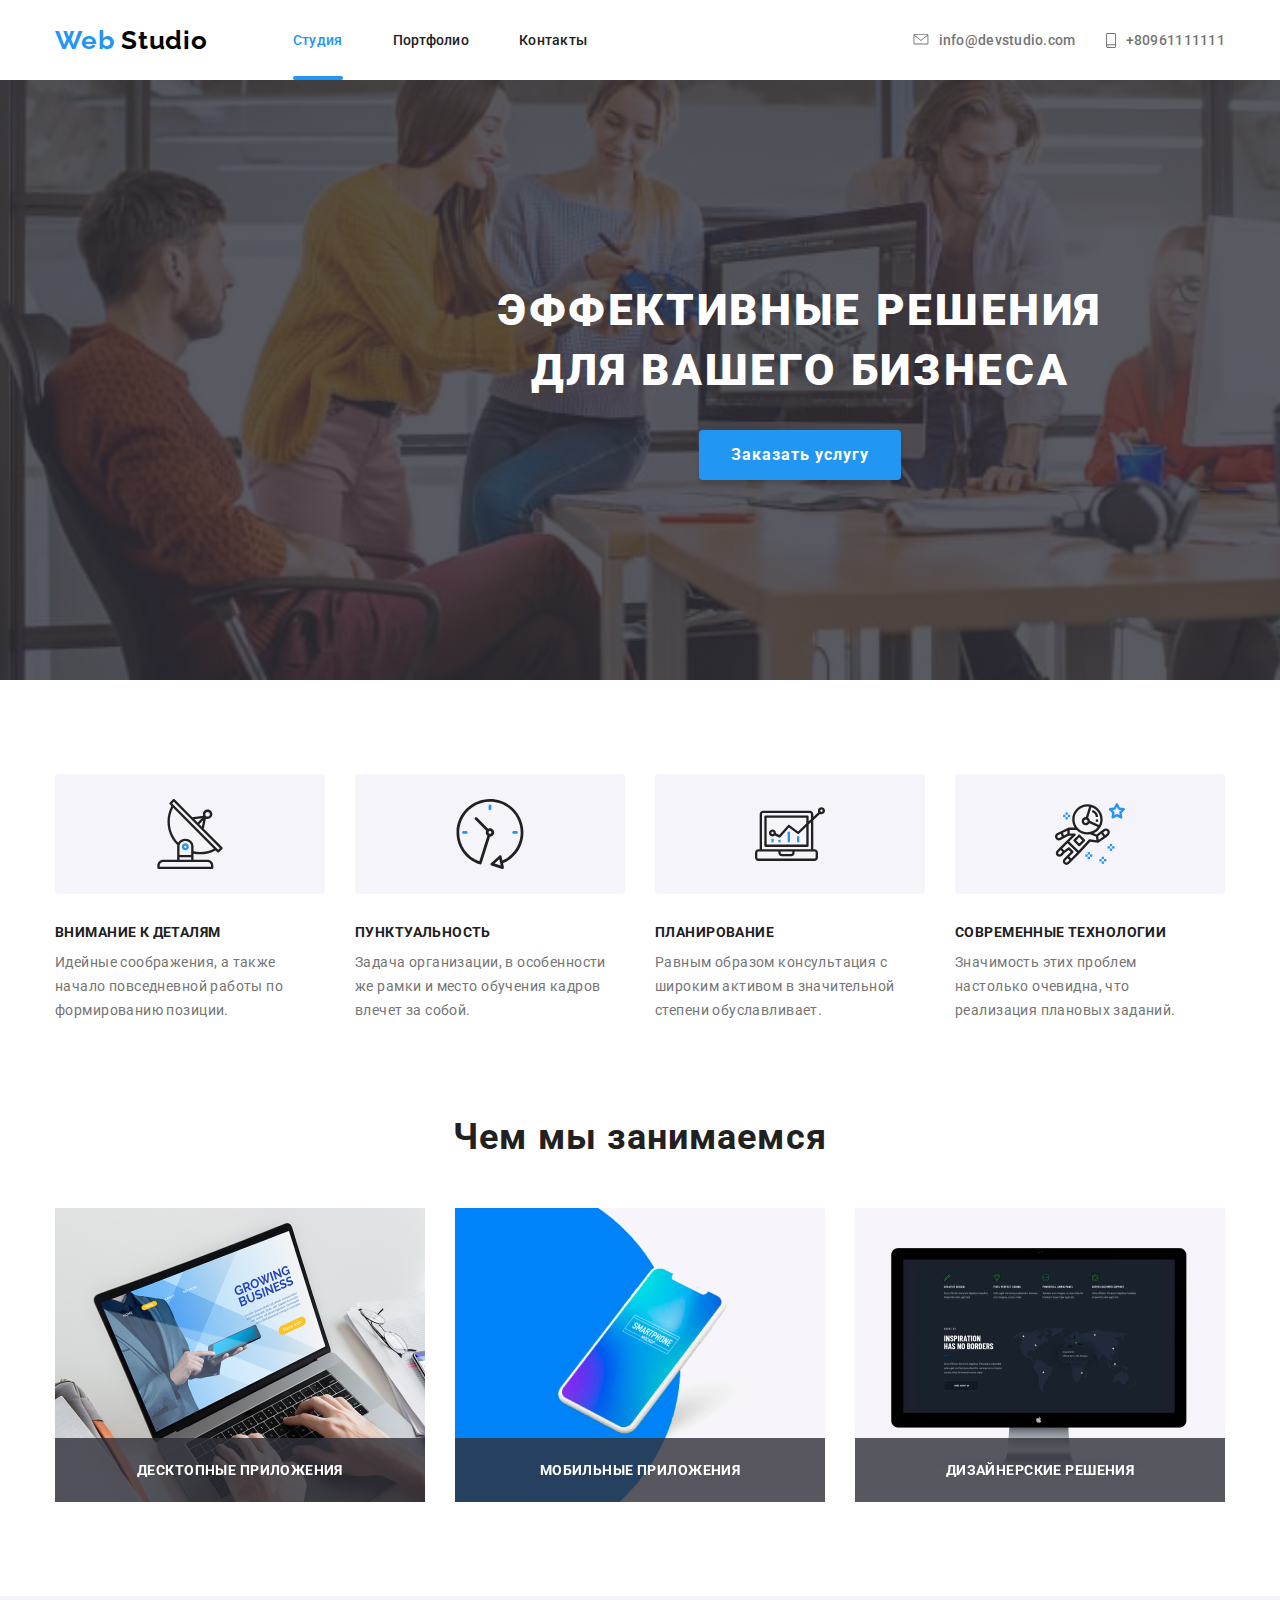
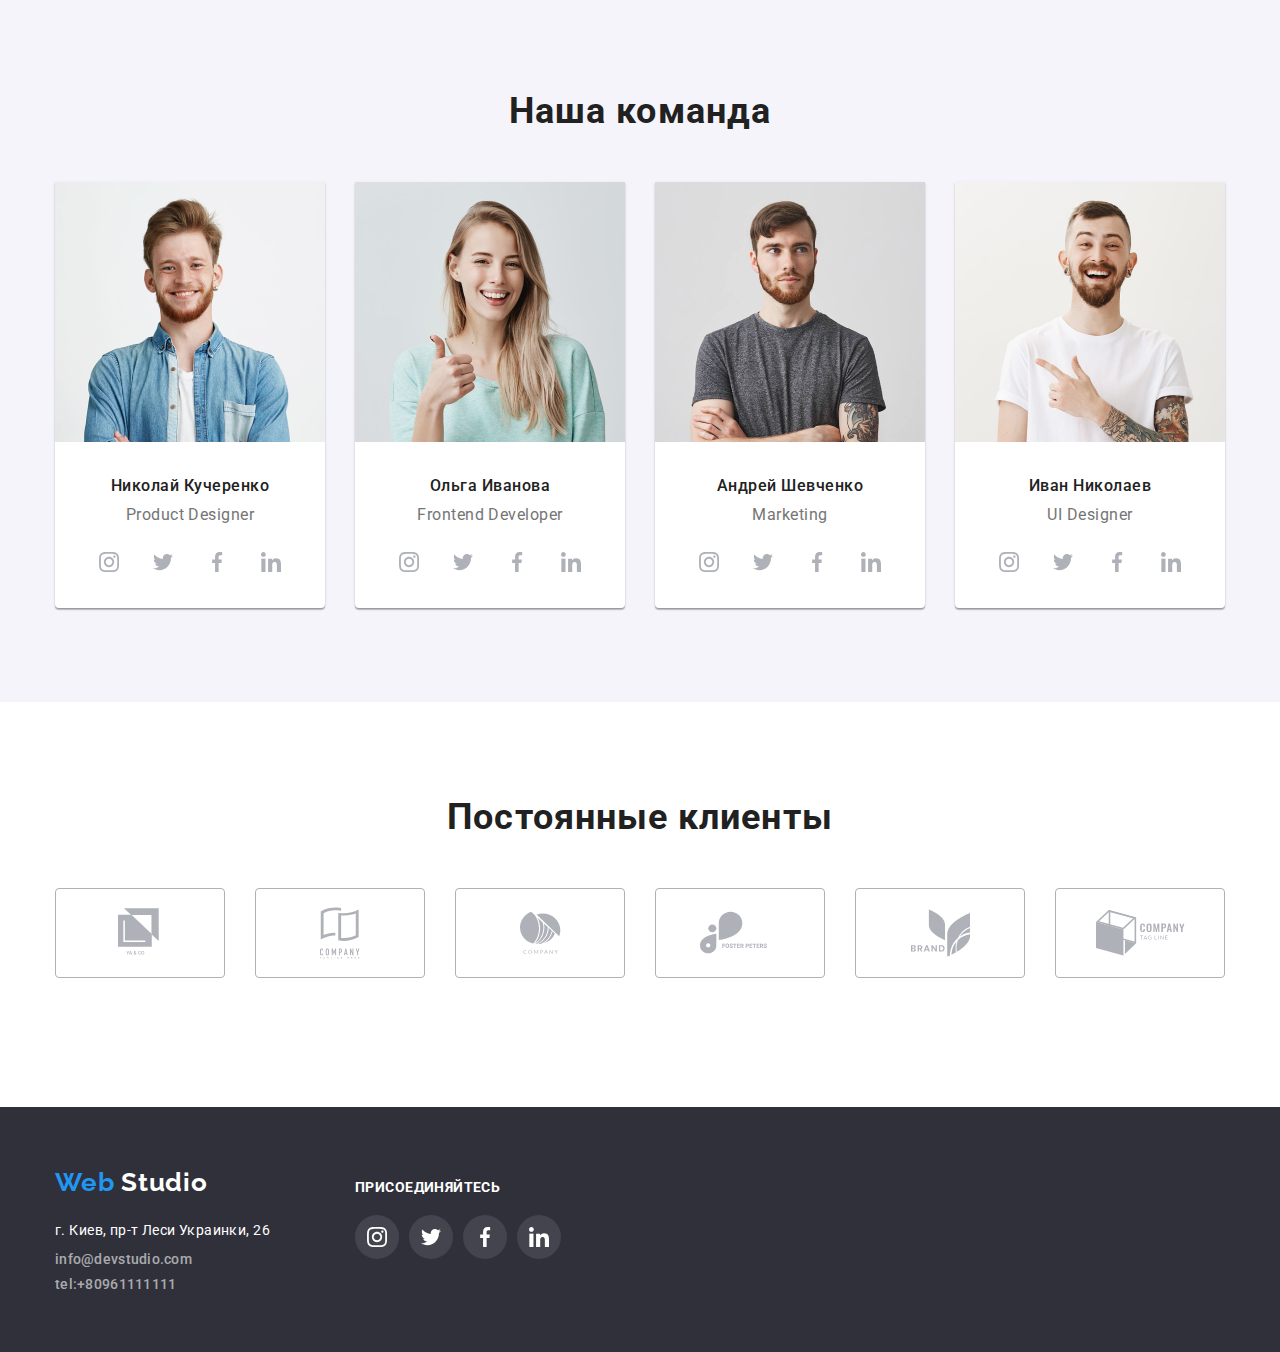
==== index.html @ ba402a94 "close2" ====
<!DOCTYPE html>
<html lang="en">
<head>
    <meta charset="UTF-8">
    <meta name="viewport" content="width=device-width, initial-scale=1.0">
    <title>goit-markup-hw-2</title>
   

    <link href="https://fonts.googleapis.com/css2?family=Raleway:wght@700&family=Roboto:wght@400;500;700;900&display=swap" rel="stylesheet">

    <link rel="stylesheet" href="https://cdnjs.cloudflare.com/ajax/libs/modern-normalize/0.6.0/modern-normalize.min.css">
    <link rel="stylesheet" href="./css/style1.css"> 
</head>
<body>
    <header> 
        <div class="container top-line" >
                <div class="logo-studio">
                      <a href="#"><span>Web</span> Studio</a> 
                </div>
                    <ul class="nav-list list">
                        <li class="item"><a class="current_link" href="#">Студия</a> </li>
                        <li class="item"><a class="studia_link" href="portfolio.html">Портфолио</a> </li>
                        <li class="item"><a class="studia_link" href="#">Контакты</a> </li>
                    </ul>
                <address class="address-nav">
                    <ul class="address-nav list">
                        <li class="item">
                            <a class="contact-link"  href="mailto:info@devstudio.com ">
                                <svg class="icon-mail">
                                    <use href="./images/sprite.svg#icon-mail"></use>
                                </svg>
                                info@devstudio.com 
                            </a>
                        </li>
                        <li class="item">
                            <a class="contact-link" href="tel:+80961111111 ">
                                <svg class="icon-tel">
                                    <use href="./images/sprite.svg#icon-tel"></use>
                                </svg>
                                +80961111111 
                             </a> 
                        </li>
                    </ul>
                </address>
        </div>    
    </header> 
        
    <main>
        <section class="service">
            <div class="container-service">
                <h1 class="service-title">Эффективные решения <br>для вашего бизнеса</h1>

                <button data-modal-open type="button" class="service_button">Заказать услугу</button>
                <div class="backdrop is-hidden" data-modal>
                    <div class="modal">
                        
                        <form class="form">
                            <b class="title-form">Оставьте свои данные, мы вам перезвоним</b>

                            <div class="form-field">
                                <label for="name">Имя</label>
                                <input type="text" name="name" id="name" placeholder="Имя">
                            </div>
                            <div class="form-field">
                                <label for="tel">Телефон</label>
                                <input type="tel" name="tel" id="tel" placeholder="Телефон">
                            </div>
                            <div class="form-field">
                                <label for="mail">Почта</label>
                                <input type="email" name="mail" id="mail" placeholder="Почта">
                            </div>
                            <div class="form-field">
                                <label for="comment">Комментарий</label>
                                <textarea name="comment" id="comment"  rows="10" placeholder="Комментарий"></textarea>  
                            </div>
                            
                            <div class="form-field"></div>
                                <input type="checkbox" name="agreements"  id="agreements">
                                <label for="agreements">Соглашаюсь с рассылкой и принимаю Условия договора </label>
                            </div>  
                            <div class="">
                                <button type="submit">Отправить</button>
                            </div>

                        </form>

                    <button data-modal-close type="button" class="service_button_close">
                        <svg class="icon-close">
                            <use href="./images/sprite.svg#icon-close"></use>
                        </svg>
                    </button>   
                    </div>
                </div>
            </div>
        </section>
            <section class="features">
                <div class="container">
                    <ul class="features-navigation list">
                        <li class="item">
                            <div class="features-item">
                                <svg class="features-icon">
                                    <use href="./images/sprite.svg#icon-antenna-1"></use>

                                </svg>
                            </div>
                            <h3>Внимание к деталям</h3>
                            <p>Идейные соображения, а также начало повседневной работы по формированию позиции.</p>
                            
                        </li>
                        <li class="item ">
                            <div class="features-item">
                                <svg class="features-icon"> 
                                    <use href="./images/sprite.svg#icon-clock-1"></use>

                                </svg>
                            </div>
                            <h3>Пунктуальность</h3>
                            <p>Задача организации, в особенности же рамки и место обучения кадров влечет за собой.</p>
                        </li>
                        <li class="item">
                            <div class="features-item">
                                <svg class="features-icon">
                                    <use href="./images/sprite.svg#icon-diagram-1"></use> 

                                </svg>
                            </div>
                            <h3>Планирование</h3>
                            <p>Равным образом консультация с широким активом в значительной степени обуславливает.</p>
                            
                        </li>
                        <li class="item">
                            <div class="features-item">
                                <svg class="features-icon">
                                    <use href="./images/sprite.svg#icon-astronaut-1"></use>

                                </svg>
                            </div>
                            <h3>Современные технологии</h3>
                            <p>Значимость этих проблем настолько очевидна, что реализация плановых заданий.</p>
                        </li>
                    </ul>
                </div>
            </section>
           
             <section class="activity_company">
                <div class="container">
                    <h2 class="section-title">Чем мы занимаемся</h2>
                        <ul class="activity-nav list" >
                            <li class="activity-item item">
                                 <a href=""> <img class="activity-icon.png" src="./images/laptop.png" alt="laptop">
                                    <h3>Десктопные приложения </h3>
                                </a>
                            </li>
                            <li class="activity-item item"> 
                                <a href=""> <img src="./images/smart.png" alt="smartphone">
                                    <h3>Мобильные приложения</h3>
                                </a> 
                            </li>
                            <li class="activity-item item"> 
                                <a href=""> <img src="./images/monitor.png" alt="monitor">
                                    <h3>Дизайнерские решения</h3>
                                </a>
                            </li>
                        </ul>
                </div>    
             </section>
             <section class="our_team">
                <div class="container">
                    <h2 class="section-title">Наша команда</h2>
                    <ul class="our_team_workers list">
                        <li class="item item-worker"> 
                            <img src="./images/john.png" alt="John">
                            <h3>Николай Кучеренко</h3>
                            <p>Product Designer</p>
                                <ul class="list social-list">
                                    <li class="item">
                                        <a class="social-links" href="">
                                            <svg class="social-icon">
                                                <use href="./images/sprite.svg#icon-instagram"></use>
            
                                            </svg>
                                        </a>
                                    </li>
                                    <li class="item">
                                        <a class="social-links" href="">
                                            <svg class="social-icon">
                                                <use href="./images/sprite.svg#icon-twitter"></use>
            
                                            </svg>
                                        </a>
                                    </li>
                                    <li class="item">
                                        <a class="social-links" href="">
                                            <svg class="social-icon">
                                                <use href="./images/sprite.svg#icon-facebook"></use>
            
                                            </svg>
                                        </a>
                                    </li>
                                    <li class="item">
                                        <a class="social-links" href="">
                                            <svg class="social-icon">
                                                <use href="./images/sprite.svg#icon-linkedin"></use>
            
                                            </svg>
                                        </a>
                                    </li>
                                </ul>
                        </li>
                        <li class=" item item-worker">
                            <img src="./images/marta.png" alt="marta">
                            <h3>Ольга Иванова</h3>
                            <p>Frontend Developer</p>
                            <ul class="list social-list">
                                <li class="item">
                                    <a class="social-links" href="">
                                        <svg class="social-icon">
                                            <use href="./images/sprite.svg#icon-instagram"></use>
        
                                        </svg>
                                    </a>
                                </li>
                                <li class="item">
                                    <a class="social-links" href="">
                                        <svg class="social-icon">
                                            <use href="./images/sprite.svg#icon-twitter"></use>
        
                                        </svg>
                                    </a>
                                </li>
                                <li class="item">
                                    <a class="social-links" href="">
                                        <svg class="social-icon">
                                            <use href="./images/sprite.svg#icon-facebook"></use>
        
                                        </svg>
                                    </a>
                                </li>
                                <li class="item">
                                    <a class="social-links" href="">
                                        <svg class="social-icon">
                                            <use href="./images/sprite.svg#icon-linkedin"></use>
        
                                        </svg>
                                    </a>
                                </li>
                            </ul>
                        </li>
                        <li class="item item-worker">
                            <img src="./images/robert.png" alt="robert">
                            <h3>Андрей Шевченко</h3>
                            <p>Marketing</p>
                            <ul class="list social-list">
                                <li class="item">
                                    <a class="social-links" href="">
                                        <svg class="social-icon">
                                            <use href="./images/sprite.svg#icon-instagram"></use>
        
                                        </svg>
                                    </a>
                                </li>
                                <li class="item">
                                    <a class="social-links" href="">
                                        <svg class="social-icon">
                                            <use href="./images/sprite.svg#icon-twitter"></use>
        
                                        </svg>
                                    </a>
                                </li>
                                <li class="item">
                                    <a class="social-links" href="">
                                        <svg class="social-icon">
                                            <use href="./images/sprite.svg#icon-facebook"></use>
        
                                        </svg>
                                    </a>
                                </li>
                                <li class="item">
                                    <a class="social-links" href="">
                                        <svg class="social-icon">
                                            <use href="./images/sprite.svg#icon-linkedin"></use>
        
                                        </svg>
                                    </a>
                                </li>
                            </ul>
                        </li>
                        <li class="item item-worker">
                            <img src="./images/martin.png" alt="martin">
                            <h3>Иван Николаев</h3>
                            <p>UI Designer</p>
                            <ul class="list social-list">
                                <li class="item">
                                    <a class="social-links" href="">
                                        <svg class="social-icon">
                                            <use href="./images/sprite.svg#icon-instagram"></use>
        
                                        </svg>
                                    </a>
                                </li>
                                <li class="item">
                                    <a class="social-links" href="">
                                        <svg class="social-icon">
                                            <use href="./images/sprite.svg#icon-twitter"></use>
        
                                        </svg>
                                    </a>
                                </li>
                                <li class="item">
                                    <a class="social-links" href="">
                                        <svg class="social-icon">
                                            <use href="./images/sprite.svg#icon-facebook"></use>
        
                                        </svg>
                                    </a>
                                </li>
                                <li class="item">
                                    <a class="social-links" href="">
                                        <svg class="social-icon">
                                            <use href="./images/sprite.svg#icon-linkedin"></use>
        
                                        </svg>
                                    </a>
                                </li>
                            </ul>
                    </li>
                    
                    </ul>
                </div>    
             </section>
            <section class="our_clients">
                <div class="container">
                    <h2 class="section-title">Постоянные клиенты</h2>
                    <ul class="our_clients_nav list">
                        <li class="item item-client"> 
                            <a class="client-link" href="">
                                <svg class="client-icon" width="45" >
                                    <use href="./images/sprite.svg#icon-logo-1"></use>

                                </svg>
                            </a>  
                        </li>
                        <li class="item item-client"> 
                            <a class="client-link" href="">
                                <svg class="client-icon" width="40">
                                    <use href="./images/sprite.svg#icon-logo-2"></use>

                                </svg>
                            </a>  
                        </li>
                        <li class="item item-client"> 
                            <a class="client-link" href="">
                                <svg class="client-icon" width="41">
                                    <use href="./images/sprite.svg#icon-logo-3"></use>

                                </svg>
                            </a> 
                        </li>
                        <li class="item item-client"> 
                            <a class="client-link" href="">
                                <svg class="client-icon" width="80">
                                    <use href="./images/sprite.svg#icon-logo-4"></use>

                                </svg>
                            </a>  
                        </li>
                        <li class="item item-client"> 
                            <a class="client-link" href="">
                                <svg class="client-icon" width="59">
                                    <use href="./images/sprite.svg#icon-logo-5"></use>

                                </svg>
                            </a>  
                        </li>
                        <li class="item item-client"> 
                            <a class="client-link" href="">
                                <svg class="client-icon" width="89">
                                    <use href="./images/sprite.svg#icon-logo-6"></use>

                                </svg>
                            </a>  
                        </li>
                    </ul>
                </div>
            </section>
        
     </main>
     <footer class="footer_studio"> 
        <div class="container container-flex">
            <div class="contacts_footer">
            <div class="logo-studio-footer">
                <a href="#"><span>Web</span> Studio</a> 
             </div>
                <address>
                    <ul class="address_footer">
                        <li class="item"> <p>г. Киев, пр-т Леси Украинки, 26</p></li>
                        <li class="item"> <a class="contacts_link_footer contact-link" href="mailto:info@devstudio.com ">info@devstudio.com </a></li>
                        <li class="item"> <a class="contacts_link_footer contact-link" href="tel:+80961111111 ">tel:+80961111111  </a> </li>
                    </ul>
                </address>
            </div>
        <div class="footer_social_network "> 
            <p>присоединяйтесь</p>
            <ul class="list footer-social-list">
                <li class="item">
                    <a class="footer-social-links" href="">
                        <svg class="social-icon">
                            <use href="./images/sprite.svg#icon-instagram"></use>

                        </svg>
                    </a>
                </li>
                <li class="item">
                    <a class="footer-social-links" href="">
                        <svg class="social-icon">
                            <use href="./images/sprite.svg#icon-twitter"></use>

                        </svg>
                    </a>
                </li>
                <li class="item">
                    <a class="footer-social-links" href="">
                        <svg class="social-icon">
                            <use href="./images/sprite.svg#icon-facebook"></use>

                        </svg>
                    </a>
                </li>
                <li class="item">
                    <a class="footer-social-links" href="">
                        <svg class="social-icon">
                            <use href="./images/sprite.svg#icon-linkedin"></use>

                        </svg>
                    </a>
                </li>
            </ul>
         </div>
        </div>
     </footer>
     <script src="./js/modal.js"></script>
</body>
</html>
---- css/style1.css ----
*{
    box-sizing: border-box;
    margin: 0px;
    padding: 0px;
}



body {
    
    font-family: roboto , sans-serif;
}

.container { 
 
    margin-left: auto;
    margin-right: auto;
    width: 1200px;
    padding-left: 15px;
    padding-right: 15px;

}

 .top-line {
    display: flex;
    align-items: center;
   }


.current_link {
    position: relative;
    color:#2196F3 ;
    padding-top: 32px;
    padding-bottom: 32px;
    display: inline-block;
   
   
    text-decoration: none;
    font-style: normal;
    font-weight: 500;
    font-size: 14px;
    line-height: 16px;
    letter-spacing: 0.02em;
 
   
}
.current_link::after {
    content: '';
    position: absolute;
   left: 0;
    width: 100%;
    background-color: #2196F3;
    border-radius: 2px;
    height: 4px;
    bottom: 0px;
}
.studia_link:focus,
.studia_link:hover {
   
    color: #2196F3;
    
}
.contact-link:focus,
.contact-link:hover {
   
    color: #2196F3;
  
}
.list {
    list-style: none;
    
 }

.nav-list {
    margin-left: 85px;
    display: flex;
 }

.nav-list .item+.item {
    margin-left: 50px;
 }
.studia_link{
    padding-top: 32px;
    padding-bottom: 32px;
    display: inline-block;
   
   
    text-decoration: none;
    font-style: normal;
    font-weight: 500;
    font-size: 14px;
    line-height: 16px;
    letter-spacing: 0.02em;
    color: #212121;
    transition: color 250ms cubic-bezier(0.4, 0, 0.2, 1);
}

.address-nav {
    display: flex;
    margin-left: auto;
    
}
.address-nav .item+.item {
    margin-left: 30px;
    
}

.contact-link {
    display: flex;
    align-items: center;
    font-style: normal;
    text-decoration: none;
    font-weight: 500;
    font-size: 14px;
    line-height: 16px;
    letter-spacing: 0.02em;
    color: #757575;
    transition: color 250ms cubic-bezier(0.4, 0, 0.2, 1);
    
}

.icon-mail {
    margin-right: 10px;
    width: 16px;
    height: 11.2px;
    fill:currentColor;
}

.icon-tel {
    margin-right: 10px;
    width: 10px;
    height: 15px;
    fill:currentColor;
}

.logo-studio a span {
   color: #2196F3
}
.logo-studio a {
    display: block;
   
    color:#000;
    font-family: Raleway;
    font-style: normal;
    font-weight: bold;
    font-size: 26px;
    line-height: 31px;
    letter-spacing: 0.03em;
    text-decoration: none;
   }

/*   Style main                               */
.service {
    width: 1600px;
    text-align: center;
    height: 600px;
    margin-left: auto;
    margin-right: auto;
     
    background-image: linear-gradient(to right, rgba(47, 48, 58, 0.8),
    rgba(47, 48, 58, 0.8))  , url("../images/serv.jpg");
    background-repeat:no-repeat ;
    background-size: cover;
    background-position: center;
    background-color: rgba(47, 48, 58, 0.8);
        
    }

.container-service {
    padding-top: 200px;
    padding-bottom: 200px;
    }

.service-title {
    
    font-weight: 900;
    font-size: 44px;
    line-height: 60px;
    letter-spacing: 0.06em;
    text-transform: uppercase;
    color: #FFFFFF;
    margin-bottom: 30px;
}
.service_button {
    border: 0px;
    padding: 10px 32px 10px 32px;
    display: inline-block;
    background: #2196F3;
    box-shadow: 0px 4px 4px rgba(0, 0, 0, 0.15);
    border-radius: 4px;
    font-weight: bold;
    font-size: 16px;
    line-height: 30px;
    align-items: center;
    letter-spacing: 0.06em;
    color: #FFFFFF;
    cursor: pointer;
    
}
   /* Модальное окно */

.backdrop {
    position: fixed;
    top: 50%;
    left: 50%;
    transform: translate(-50%, -50%) ;
    height: 609px;
    width: 450px;
   
   
}

.backdrop.is-hidden {
    opacity: 0;
    pointer-events: none;

}
.modal {
    position: absolute;
    top: 50%;
    left: 50%;
    transform: translate(-50%, -50%) ;
    height: 609px;
    width: 450px;
    background-color: #fff;
  
}

.form {
    
    margin-left: auto;
    margin-right: auto;
    padding: 40px;

}

.form-field {
    width: 370px;
    height: 40px;
    display: flex;
    flex-direction: column;
    margin-bottom: 28px;

}

.form-field input {
    height: 40px;
}

.title-form {
    display: inline-block;
    font-weight: bold;
    font-size: 20px;
    line-height: 30px;
    text-align: center;
    letter-spacing: 0.03em;
    color: #212121;
    margin-bottom: 30px;
}

.comment {
    width: 448px;
    height: 120px;
    padding: 8px;
}

.service_button_close {
    position: absolute;
    top: 8px;
    right: 8px;
    width: 30px;
    height: 30px;
    background: #FFFFFF;
    border: 1px solid rgba(0, 0, 0, 0.1);
    border-radius: 100%;
     

}

.features {
    padding-top: 94px;
}
.features-navigation {
    display: flex;
    margin-bottom: 94px;
}

.features-navigation .item+.item {
    margin-left: 30px;
}





.features-item{
    display: inline-flex;
    justify-content: center;
    width: 270px;
    height: 120px;
    background-color:#F5F4FA; 
    border-radius: 4px;
    align-items: center;
    

}

.features-icon {
    width: 70px;
    height: 70px;
   
}


 .features-navigation h3 {
    padding-top: 30px;
    margin-bottom: 10px;
    font-weight: 700;
    font-size: 14px;
    line-height: 16px;
    letter-spacing: 0.03em;
    text-transform: uppercase;
    color: #212121;
    
}
.features-navigation p {
    font-size: 14px;
    line-height: 24px;
    letter-spacing: 0.03em;
    color: #757575;
    max-width: 255px;
}

.section-title {
    margin-bottom: 50px;
    text-align: center;
    font-weight: 700;
    font-size: 36px;
    line-height: 42px;
    letter-spacing: 0.03em;
    color: #212121;
}

.activity_company {
   
    padding-bottom: 94px;
}
.activity-nav {
    display: flex;
  
}

.activity-item {
 
    width: 370px;
    position: relative;
}
.activity-nav .item+.item {  
    margin-left: 30px;
}
.activity-nav a {
 
    text-decoration: none;
    text-transform: uppercase;
}
.activity-nav  h3 {
   
        position: absolute;
        bottom: 0;
        width: 100%;
        padding: 24px 15px;
        text-align: center;
      
    font-weight: 700;
    font-size: 14px;
    line-height: 16px;
    letter-spacing: 0.03em;
    background: rgba(47, 48, 58, 0.8);
    color: #fff;
  
}
.activity-nav img {
    
    display: block;
    max-width: 100%;
    height: 100%;
    

}
  .our_team {
    padding-top: 94px;
    padding-bottom: 94px;
    
    background: #F5F4FA;
     margin-left: auto;
     margin-right: auto;
}
.our_team_workers {
    display: flex;
}
.item-worker {
    display: block;
    width: 270px;
    background: #FFFFFF;


    box-shadow: 0px 2px 1px rgba(0, 0, 0, 0.2),
    0px 1px 1px rgba(0, 0, 0, 0.14), 
    0px 1px 3px rgba(0, 0, 0, 0.12);
    border-radius: 0px 0px 4px 4px;

}

.our_team_workers .item+.item {
    margin-left: 30px;
}
.our_team h3 {
    padding-top: 30px;
    margin-bottom: 10px;
    font-weight: 500;
    font-size: 16px;
    line-height: 19px;
    text-align: center;
    letter-spacing: 0.03em;
    color: #212121;
}
.our_team p {
    padding-bottom: 16px;
    font-size: 16px;
    line-height: 19px;
    text-align: center;
    letter-spacing: 0.03em;
    color: #757575;
}

.social-list {
    display: flex;
    padding-left: 32px;
    padding-bottom: 24px;
}
.social-list .item+.item {
    margin-left: 10px;
 }
.social-links {
    display: inline-flex;
    justify-content: center;
    align-items: center;
    width: 44px;
    height: 44px;
    border-radius: 50%;
    background-color: #FFFFFF;
     color: #afb1b8;
     transition: background-color 250ms cubic-bezier(0.4, 0, 0.2, 1),
                color 250ms cubic-bezier(0.4, 0, 0.2, 1);
}

.social-icon {
    width: 20px;
    height: 20px;
    fill: currentColor;
}

.social-links:focus,
.social-links:hover{
    color: #FFFFFF;
    background-color:  #2196F3;
}

.our_clients {
    padding-top: 94px;
    padding-bottom: 94px;
}
.our_clients_nav {
    display: flex;
    justify-content: center;
}

.our_clients_nav .item+.item {

    margin-left: 30px;
}

   
.client-link {
    display: inline-flex;
    justify-content: center;
    align-items: center;
    border: 1px solid #AFB1B8;
    border-radius: 4px;
    
    width: 170px;
    height: 90px;
    
    color: #afb1b8;
    transition: color 250ms cubic-bezier(0.4, 0, 0.2, 1),
                border 250ms cubic-bezier(0.4, 0, 0.2, 1);
}

.client-link:focus,
.client-link:hover {
    color: #2196F3 ;
    border: 1px solid #2196F3;
    border-radius: 4px;
}

.client-icon {
   
        fill: currentColor;
    }


/*   Style footer                             */

.footer_studio {

    margin-left: auto;
    margin-right: auto;
    background: #2F303A;
}

.container-flex {
    display: flex;
    
}

.contacts_footer {
    width: 231px;
    padding-top: 60px;
    padding-bottom: 60px;
}
.logo-studio-footer a span {
    color: #2196F3
}
.logo-studio-footer a {
    display: block;
    margin-bottom: 20px;
    color:#fff;
    font-family: Raleway;
    font-style: normal;
    font-weight: bold;
    font-size: 26px;
    line-height: 31px;
    letter-spacing: 0.03em;
    text-decoration: none;
    }

.address_footer {
    
    font-style: normal;
    list-style: none;
    font-size: 14px;
    line-height: 24px;
    letter-spacing: 0.03em;
    color: #fff;
}
.address_footer  .item+.item {
    margin-top: 9px;
}  
.address_footer a {
  
    text-decoration: none;
    font-weight: 500;
    font-size: 14px;
    line-height: 16px;
    letter-spacing: 0.02em;
    color: rgba(255, 255, 255, 0.6);
 }
 .studia_link:focus,
 .studia_link:hover {
    
     color: #2196F3;
 }
    
.footer_social_network {
    width: 206px;
    color: #fff;
    margin-left: 69px;
    padding-top: 72px;
}

.footer_social_network p {
    font-weight: bold;
    font-size: 14px;
    line-height: 16px;
    letter-spacing: 0.03em;
    text-transform: uppercase;
    margin-bottom: 20px;
   
}
.footer_social_network ul {
    list-style: none;
}
.footer-social-list {
    display: flex;
    align-items: center;
}

.footer-social-list .item+.item {
    margin-left: 10px;
}
.footer-social-links {
    display: inline-flex;
    justify-content: center;
    align-items: center;
    width: 44px;
    height: 44px;
    border-radius: 50%;
    color: #FFFFFF;
    background-color: #43444D;
    transition:  background-color 250ms cubic-bezier(0.4, 0, 0.2, 1),
        color 250ms cubic-bezier(0.4, 0, 0.2, 1);
}


.footer-social-links:focus,
.footer-social-links:hover{
    color: #FFFFFF;
    background-color:  #2196F3;

}
.portfolio_projects a {
    text-decoration: none;
}

.content_projects {
    padding-top: 94px;
    padding-bottom: 94px;
}

.filtres_portfolio {
    justify-content: center;
    display: flex;
    align-items: center;
    margin-bottom: 50px;

}


.filtres_portfolio .item+.item {
    margin-left: 8px;
}
.portfolio_projects {
    display: flex;
    flex-wrap: wrap;
    
  
}

.portfolio-img {
    position: relative;
    overflow: hidden;
}

.portfolio-img-krak {
    position: absolute;
    display: inline-block;
    top:0;
    width: 100%;
    height: 100%;
    font-family: Roboto;
    padding: 63px 24px;
    background-color: rgba(33, 150, 243, 0.9);
    color: #fff;
    font-size: 18px;
    line-height: 28px;
    letter-spacing: 0.03em;
    transform:translateY(100%) ;
    opacity: 0;
    transition: transform 250ms cubic-bezier(0.4, 0, 0.2, 1),
    opacity 250ms cubic-bezier(0.4, 0, 0.2, 1);
   
    
}
.link-portfolio:focus,
.link-portfolio:hover .portfolio-img-krak{
   
 
 
    transform: translateY(0);
    opacity: 1;
    
    

}
.link-portfolio:focus,
.link-portfolio:hover {
   
 
    display: block;
   
    border: 0px solid #EEEEEE;
    box-sizing: border-box;
    box-shadow: 1px 4px 6px rgba(0, 0, 0, 0.16), 0px 4px 4px rgba(0, 0, 0, 0.06), 0px 1px 1px rgba(0, 0, 0, 0.12);
}
.flex-item {
    width: calc((100% - 60px) / 3);
    
    margin-right: 30px;
    margin-bottom: 30px;
    border: 1px solid #EEEEEE;
}

/*
.link-portfolio:hover,
.link-portfolio:focus  .portfolio-img-krak  {
    display: block;
    background: #FFFFFF;
    border: 0px solid #EEEEEE;
    box-sizing: border-box;
    opacity: 1;
    box-shadow: 1px 4px 6px rgba(0, 0, 0, 0.16), 0px 4px 4px rgba(0, 0, 0, 0.06), 0px 1px 1px rgba(0, 0, 0, 0.12);
}
*/



.flex-item:nth-child(3n) {
    margin-right: 0px;
}
.flex-item:nth-last-child(-n + 3) {
    margin-bottom: 0px;
}

.portfolio_projects h1 {
    padding-left: 24px;
    padding-right: 24px;
    padding-top: 20px;
    font-weight: bold;
    font-size: 18px;
    line-height: 36px;
    letter-spacing: 0.06em;
    color: #212121;
}

.portfolio_projects .name-filtre {
    display: block;
    
    padding-left: 24px;
    padding-right: 24px;
    padding-top: 4px;
    padding-bottom: 20px;
    font-size: 16px;
    line-height: 30px;
    letter-spacing: 0.03em;
    color: #757575;
}
.filtres_portfolio_button {
    padding: 6px 22px;
    font-weight: 500;
    font-size: 16px;
    line-height: 26px;
    text-align: center;
    letter-spacing: 0.03em;
    color: #212121;
    background: #F5F4FA;
    border-radius: 4px;
    border: 0px;
    transition: background-color 250ms cubic-bezier(0.4, 0, 0.2, 1),
                color 250ms cubic-bezier(0.4, 0, 0.2, 1);
}
.filtres_portfolio_button:hover,
.filtres_portfolio_button:focus {
    font-weight: 500;
    font-size: 16px;
    line-height: 26px;
    text-align: center;
    letter-spacing: 0.03em;
    color: #fff;
    background-color: #2196F3;
    border-radius: 4px;
    border: 0px;
    cursor: pointer;
    box-shadow: 0px 2px 2px rgba(0, 0, 0, 0.12), 0px 1px 2px rgba(0, 0, 0, 0.08), 0px 3px 1px rgba(0, 0, 0, 0.1);
    
}
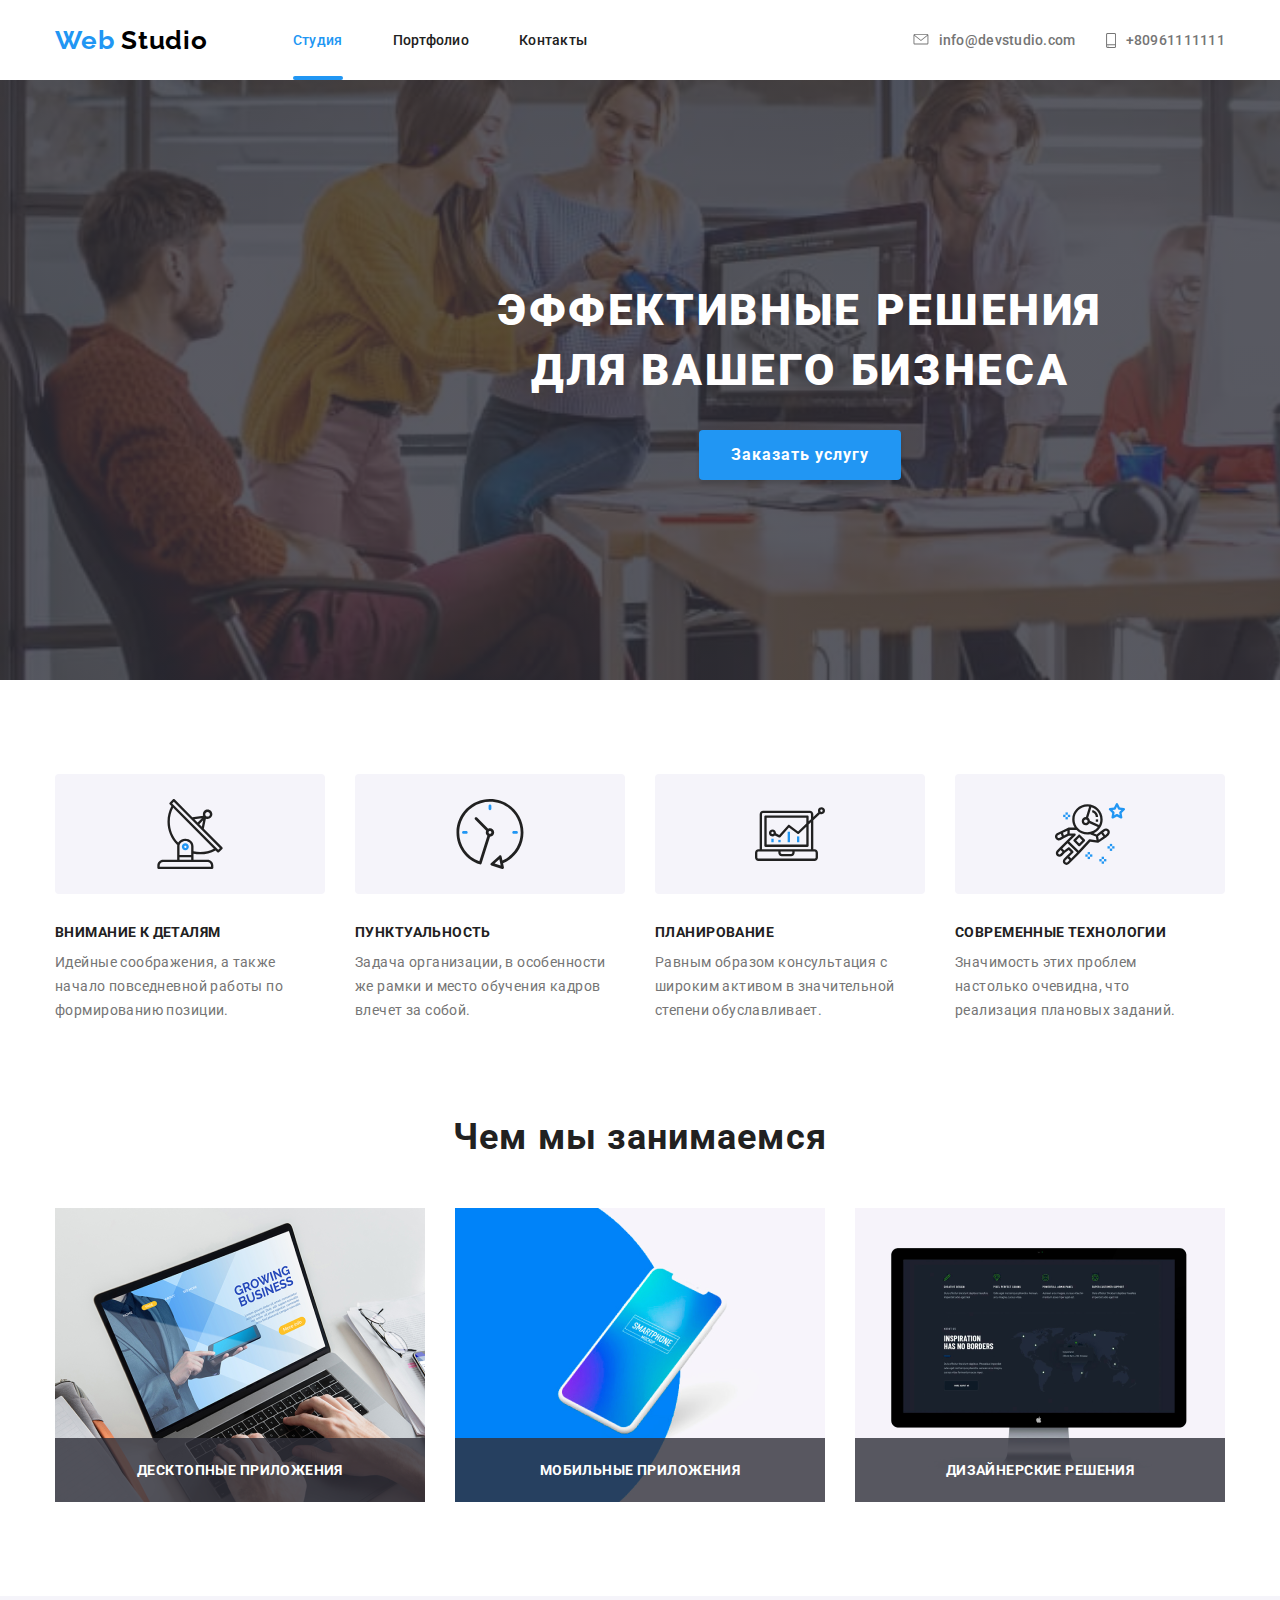
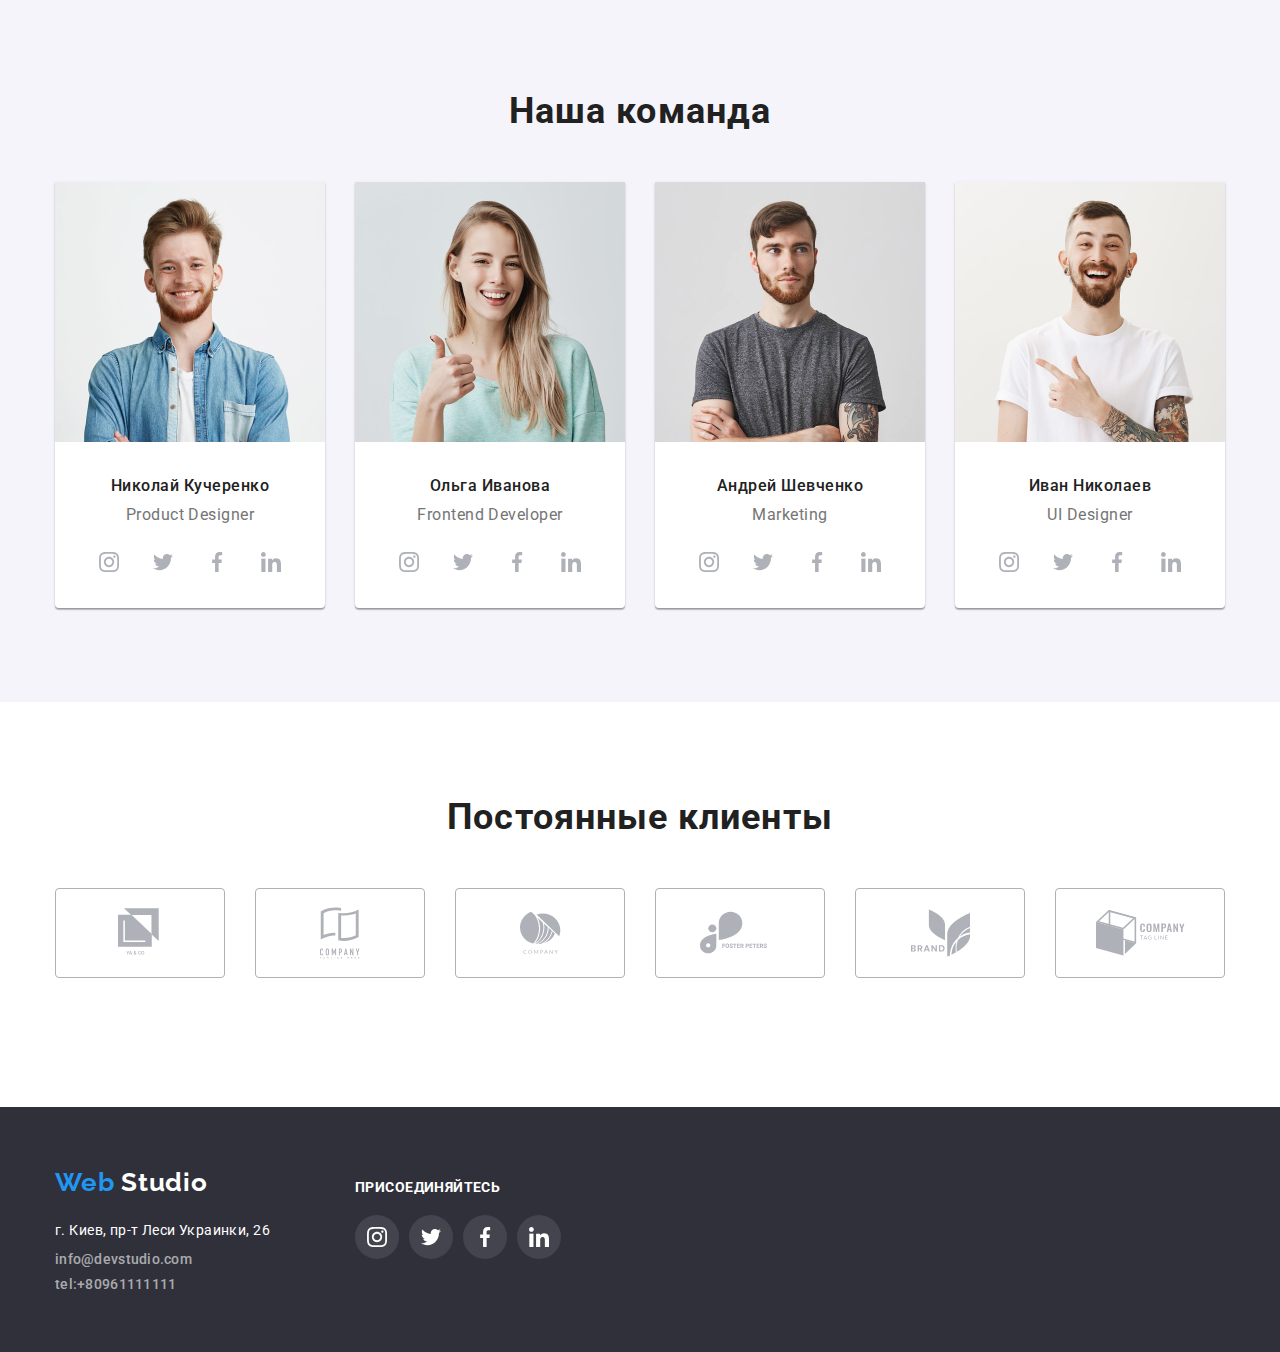
==== commit e3399676: "form" ====
--- a/index.html
+++ b/index.html
@@ -54,20 +54,26 @@
                 <div class="backdrop is-hidden" data-modal>
                     <div class="modal">
                         
-                        <form class="form">
+                        <form class="form" autocomplete="off">
                             <b class="title-form">Оставьте свои данные, мы вам перезвоним</b>
 
                             <div class="form-field">
-                                <label for="name">Имя</label>
-                                <input type="text" name="name" id="name" placeholder="Имя">
+                              
+                                <input type="text" name="name" id="name" class="form-input" placeholder=" ">
+                                <label for="name" class="form-label">Имя</label>
+                                <svg class="icon-form" width="12" height="12">
+                                    <use href="./images/sprite.svg#icon-name-form"></use>
+                                </svg>
                             </div>
                             <div class="form-field">
-                                <label for="tel">Телефон</label>
-                                <input type="tel" name="tel" id="tel" placeholder="Телефон">
+                                <input type="tel" name="tel" id="tel" class="form-input" placeholder=" ">
+                                <label for="tel" class="form-label">Телефон</label>
+                                
                             </div>
                             <div class="form-field">
-                                <label for="mail">Почта</label>
-                                <input type="email" name="mail" id="mail" placeholder="Почта">
+                                <input type="email" name="mail" id="mail" class="form-input" placeholder=" ">
+                                <label for="mail" class="form-label">Почта</label>
+                                
                             </div>
                             <div class="form-field">
                                 <label for="comment">Комментарий</label>
--- a/css/style1.css
+++ b/css/style1.css
@@ -206,6 +206,7 @@
     transform: translate(-50%, -50%) ;
     height: 609px;
     width: 450px;
+    z-index: 1;
    
    
 }
@@ -223,19 +224,22 @@
     height: 609px;
     width: 450px;
     background-color: #fff;
+    
   
 }
 
 .form {
+    width: 370px;
     
     margin-left: auto;
     margin-right: auto;
-    padding: 40px;
+    padding-top: 40px;
+    
 
 }
 
 .form-field {
-    width: 370px;
+    position: relative;
     height: 40px;
     display: flex;
     flex-direction: column;
@@ -251,7 +255,7 @@
     display: inline-block;
     font-weight: bold;
     font-size: 20px;
-    line-height: 30px;
+    line-height: 23px;
     text-align: center;
     letter-spacing: 0.03em;
     color: #212121;
@@ -265,6 +269,9 @@
 }
 
 .service_button_close {
+    display: inline-flex;
+    justify-content: center;
+    align-items: center;
     position: absolute;
     top: 8px;
     right: 8px;
@@ -273,9 +280,61 @@
     background: #FFFFFF;
     border: 1px solid rgba(0, 0, 0, 0.1);
     border-radius: 100%;
-     
-
-}
+    cursor: pointer;
+    transition: color 250ms cubic-bezier(0.4, 0, 0.2, 1);
+}
+
+.icon-close {
+    width: 11px;
+    height: 11px;
+    fill: currentColor;
+}
+
+.service_button_close:focus,
+.service_button_close:hover {
+   
+    color: #2196F3;
+}
+.form-label {
+    position: absolute;
+    top: 50%;
+    left: 42px;
+    transform: translateY(-50%);
+    font-size: 14px;
+    line-height: 16px;
+    letter-spacing: 0.01em;
+    color: #757575;
+    transition: transform 250ms linear;
+
+}
+.form-input {
+    width: 100%;
+    margin: 0;
+    padding: 10px 20px;
+    border: 1px solid rgba(33, 33, 33, 0.2);
+    border-radius: 4px;
+
+}
+.form-input:focus + .form-label,
+.form-input:not(:placeholder-shown) + .form-label {
+    color:#2196F3;
+    transform: translateY(-50px);
+    left: 0px;
+}
+
+.icon-form {
+    position: absolute;
+    top: 50%;
+    left: 19px;
+    transform: translateY(-50%);
+    background: #212121;
+}
+
+.form-input:focus ~ .icon-form {
+    color:#2196F3;
+    background: #2196F3;
+}
+
 
 .features {
     padding-top: 94px;
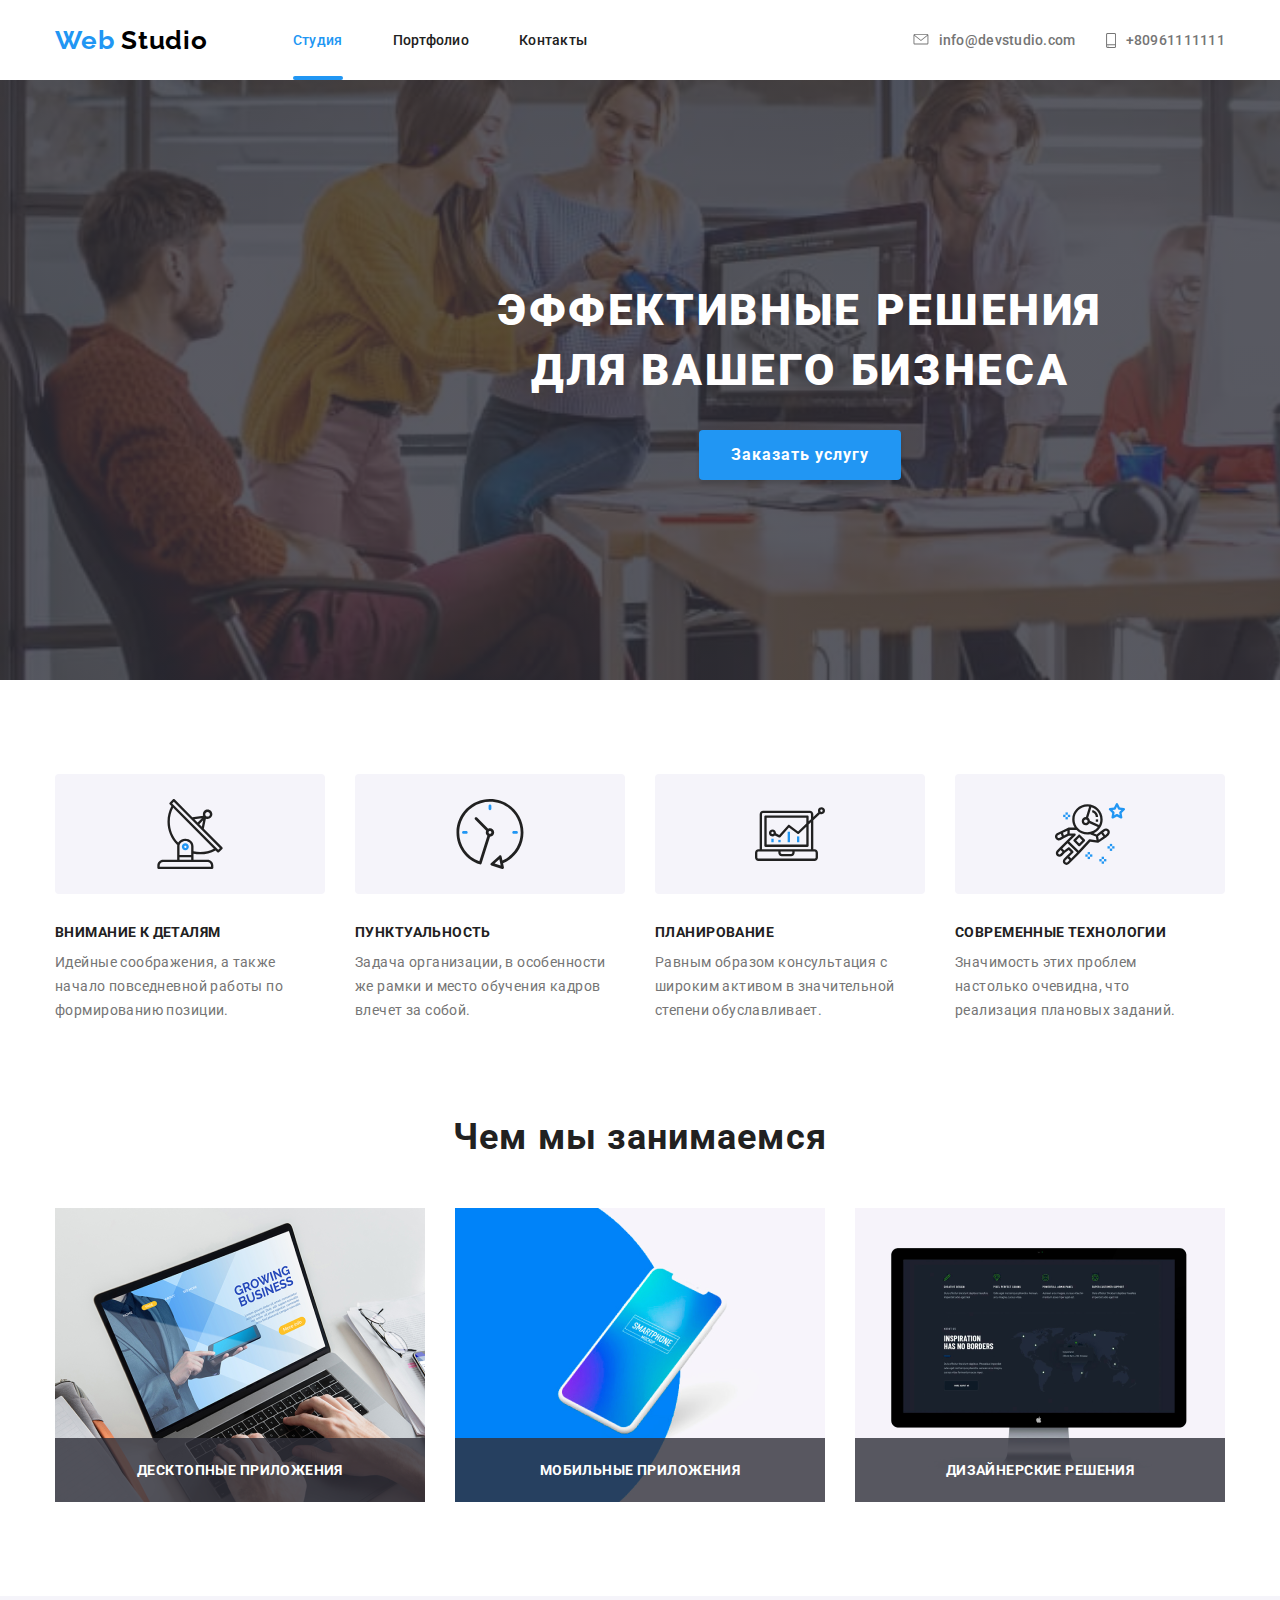
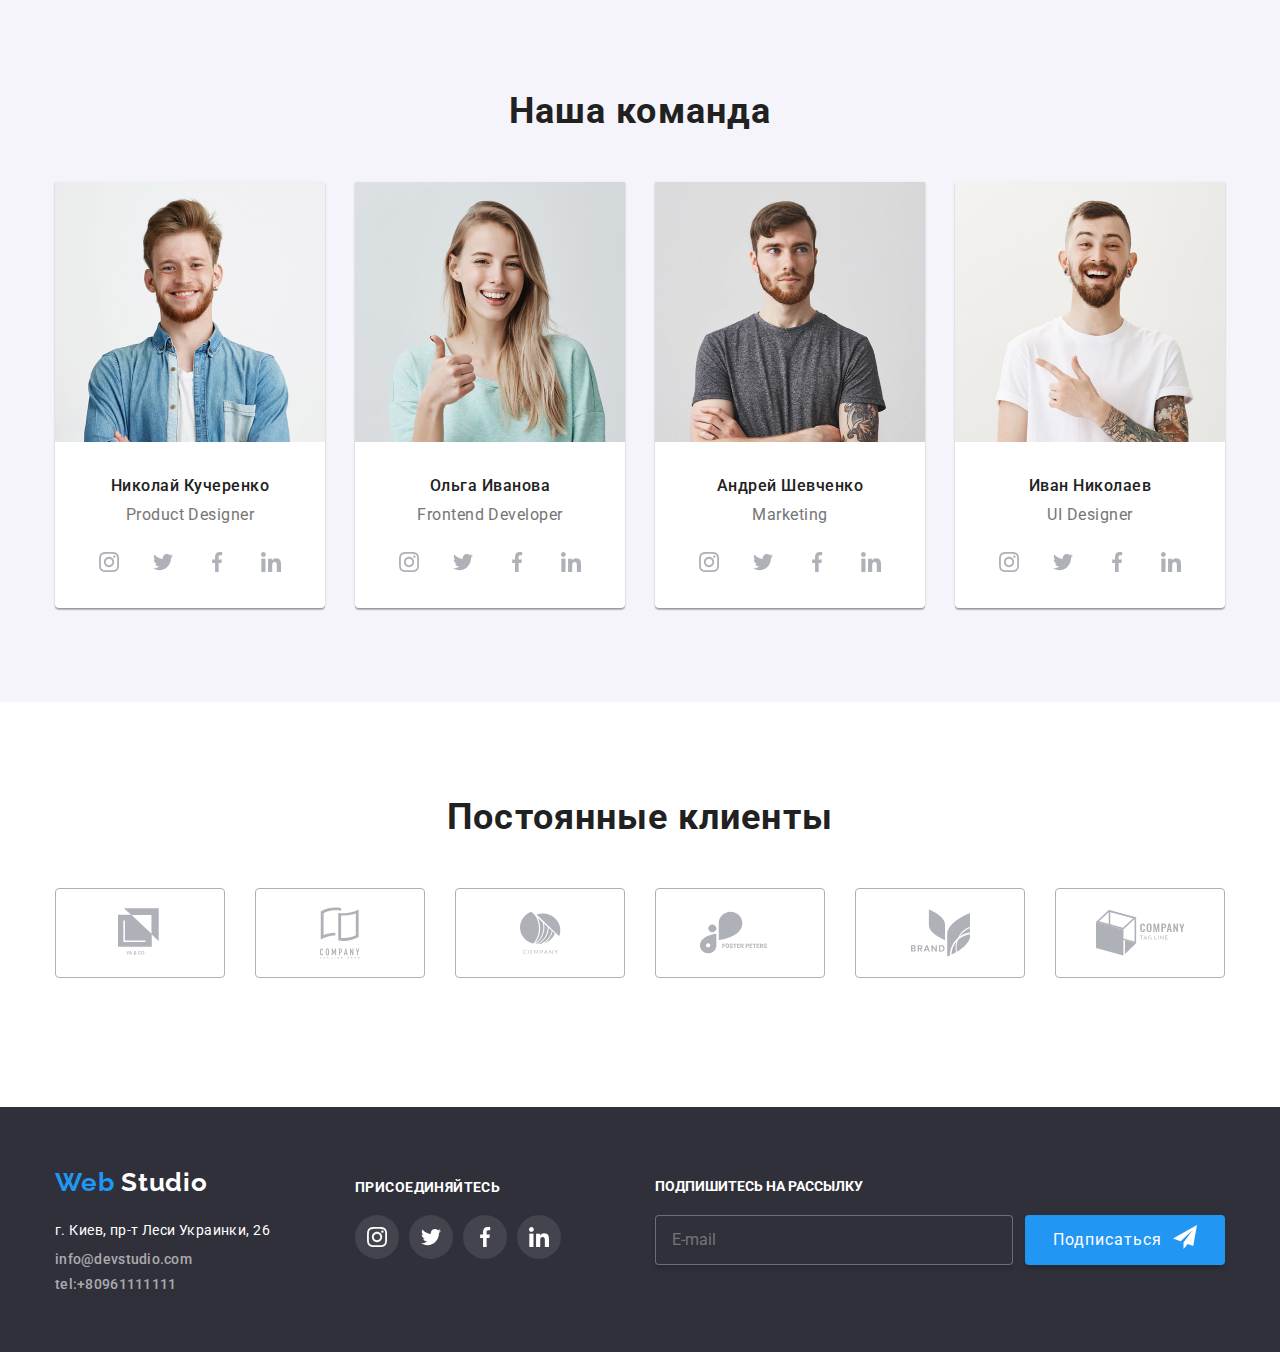
==== commit 73356b22: "дз 6" ====
--- a/index.html
+++ b/index.html
@@ -51,51 +51,7 @@
                 <h1 class="service-title">Эффективные решения <br>для вашего бизнеса</h1>
 
                 <button data-modal-open type="button" class="service_button">Заказать услугу</button>
-                <div class="backdrop is-hidden" data-modal>
-                    <div class="modal">
-                        
-                        <form class="form" autocomplete="off">
-                            <b class="title-form">Оставьте свои данные, мы вам перезвоним</b>
-
-                            <div class="form-field">
-                              
-                                <input type="text" name="name" id="name" class="form-input" placeholder=" ">
-                                <label for="name" class="form-label">Имя</label>
-                                <svg class="icon-form" width="12" height="12">
-                                    <use href="./images/sprite.svg#icon-name-form"></use>
-                                </svg>
-                            </div>
-                            <div class="form-field">
-                                <input type="tel" name="tel" id="tel" class="form-input" placeholder=" ">
-                                <label for="tel" class="form-label">Телефон</label>
-                                
-                            </div>
-                            <div class="form-field">
-                                <input type="email" name="mail" id="mail" class="form-input" placeholder=" ">
-                                <label for="mail" class="form-label">Почта</label>
-                                
-                            </div>
-                            <div class="form-field">
-                                <label for="comment">Комментарий</label>
-                                <textarea name="comment" id="comment"  rows="10" placeholder="Комментарий"></textarea>  
-                            </div>
-                            
-                            <div class="form-field"></div>
-                                <input type="checkbox" name="agreements"  id="agreements">
-                                <label for="agreements">Соглашаюсь с рассылкой и принимаю Условия договора </label>
-                            </div>  
-                            <div class="">
-                                <button type="submit">Отправить</button>
-                            </div>
-
-                        </form>
-
-                    <button data-modal-close type="button" class="service_button_close">
-                        <svg class="icon-close">
-                            <use href="./images/sprite.svg#icon-close"></use>
-                        </svg>
-                    </button>   
-                    </div>
+                
                 </div>
             </div>
         </section>
@@ -442,8 +398,78 @@
                 </li>
             </ul>
          </div>
+         <form class="form-subscribe">
+                <div class="container-field">
+                    <b>Подпишитесь на рассылку</b>
+                    <input type="email" name="mail" class="subscribe-input" placeholder="E-mail">
+                </div>
+                <button class="button-subscribe" >Подписаться <svg width="24" height="24"><use href="./images/sprite.svg#icon-icon_send"></use></svg></button>
+          </form>   
+          
         </div>
+       
      </footer>
+
+     <div class="backdrop is-hidden" data-modal>
+        <div class="modal">
+            
+                <form class="form" autocomplete="off">
+                    <button data-modal-close type="button" class="service_button_close">
+                        <svg class="icon-close">
+                            <use href="./images/sprite.svg#icon-close"></use>
+                        </svg>
+                    </button>
+
+                    <b class="title-form">Оставьте свои данные, мы вам перезвоним</b>
+
+                    <div class="form-field">
+                    
+                        <input type="text" name="name" id="name" class="form-input" placeholder=" ">
+                        <label for="name" class="form-label">Имя</label>
+                        <svg class="icon-form" width="12" height="12">
+                            <use href="./images/sprite.svg#icon-name-form"></use>
+                        </svg>
+                    </div>
+                    <div class="form-field">
+                        <input type="tel" name="tel" id="tel" class="form-input" placeholder=" ">
+                        <label for="tel" class="form-label">Телефон</label>
+                        <svg class="icon-form" width="13" height="13">
+                            <use href="./images/sprite.svg#icon-tel-form"></use>
+                        </svg>
+                    </div>
+                    <div class="form-field">
+                        <input type="email" name="mail" id="mail" class="form-input" placeholder=" ">
+                        <label for="mail" class="form-label">Почта</label>
+                        <svg class="icon-form" width="15" height="12">
+                            <use href="./images/sprite.svg#icon-mail-form"></use>
+                        </svg>
+                    </div>
+                    <div class="form-field-comment">
+                       
+                        <textarea name="comment" id="comment"  class="form-textarea" placeholder=" "></textarea>  
+                        <label for="comment" class="form-label-textarea">Комментарий</label>
+                    </div>
+
+                    <div class="form-field-checkbox">
+                        <input type="checkbox" id="agreements" name="agreements" class="checkbox-input">
+
+                        <label for="agreements" class="checkbox-label">
+                            <span class="form-agreements"> Соглашаюсь с рассылкой и принимаю 
+                                <a href="">Условия договора </a>
+                            </span>   
+                        </label>
+                    </div>  
+                    <div class="modal-submit">
+                        <button type="submit" class="button-modal-submit">Отправить</button>
+                    </div>
+        </div>  
+                   
+                       
+
+                </form>
+
+            
+        </div>
      <script src="./js/modal.js"></script>
 </body>
 </html>--- a/css/style1.css
+++ b/css/style1.css
@@ -201,17 +201,19 @@
 
 .backdrop {
     position: fixed;
-    top: 50%;
-    left: 50%;
-    transform: translate(-50%, -50%) ;
-    height: 609px;
-    width: 450px;
+    top: 0;
+    left: 0;
+    background-color: rgba(33, 33, 33, 0.2);
+    height: 100%;
+    width: 100%;
     z-index: 1;
-   
+    opacity: 1;
+    transition: opacity 250ms cubic-bezier(0.4, 0, 0.2 , 1);
    
 }
 
 .backdrop.is-hidden {
+    visibility: hidden;
     opacity: 0;
     pointer-events: none;
 
@@ -225,6 +227,7 @@
     width: 450px;
     background-color: #fff;
     
+    
   
 }
 
@@ -244,16 +247,55 @@
     display: flex;
     flex-direction: column;
     margin-bottom: 28px;
-
-}
-
-.form-field input {
-    height: 40px;
-}
-
+}
+
+.form-field-comment {
+    position: relative;
+  
+    display: flex;
+    flex-direction: column;
+    margin-bottom: 20px;
+}
+
+.form-textarea {
+    padding:12px 19px;
+    height: 120px;
+    width: 100%;
+    margin: 0;
+    resize: none;
+    border: 1px solid rgba(33, 33, 33, 0.2);
+    border-radius: 4px;
+    transition:  border 250ms cubic-bezier(0.4, 0, 0.2, 1);
+}
+.form-label-textarea {
+    position: absolute;
+    top: 16px;
+    left: 16px;
+    transform: translateY(-50%);
+    font-size: 14px;
+    line-height: 16px;
+    letter-spacing: 0.01em;
+    color: #757575;
+    transition: transform 250ms linear,
+                color 250ms cubic-bezier(0.4, 0, 0.2, 1);
+
+}
+
+.form-textarea:focus {
+    border: 1px solid #2196F3;
+    cursor: pointer;
+}
+
+.form-textarea:focus  + .form-label-textarea,
+.form-textarea:not(:placeholder-shown) + .form-label-textarea {
+    color:#2196F3;
+    transform: translateY(-34px);
+    left: 19px;
+  
+}
 .title-form {
     display: inline-block;
-    font-weight: bold;
+    font-weight: 700;
     font-size: 20px;
     line-height: 23px;
     text-align: center;
@@ -262,14 +304,11 @@
     margin-bottom: 30px;
 }
 
-.comment {
-    width: 448px;
-    height: 120px;
-    padding: 8px;
-}
+
+
 
 .service_button_close {
-    display: inline-flex;
+    display: flex;
     justify-content: center;
     align-items: center;
     position: absolute;
@@ -304,22 +343,33 @@
     line-height: 16px;
     letter-spacing: 0.01em;
     color: #757575;
-    transition: transform 250ms linear;
+    transition: transform 250ms linear,
+                color 250ms cubic-bezier(0.4, 0, 0.2, 1);
 
 }
 .form-input {
+    padding:12px 42px;
+    height: 40px;
     width: 100%;
     margin: 0;
-    padding: 10px 20px;
+    
     border: 1px solid rgba(33, 33, 33, 0.2);
     border-radius: 4px;
-
-}
+    transition:  border 250ms cubic-bezier(0.4, 0, 0.2, 1);
+
+}
+
+.form-input:focus {
+    border: 1px solid #2196F3;
+    cursor: pointer;
+}
+
 .form-input:focus + .form-label,
 .form-input:not(:placeholder-shown) + .form-label {
     color:#2196F3;
-    transform: translateY(-50px);
-    left: 0px;
+    transform: translateY(-39px);
+    left: 19px;
+  
 }
 
 .icon-form {
@@ -327,14 +377,96 @@
     top: 50%;
     left: 19px;
     transform: translateY(-50%);
-    background: #212121;
+    
 }
 
 .form-input:focus ~ .icon-form {
-    color:#2196F3;
-    background: #2196F3;
-}
-
+    fill:#2196F3;
+   
+}
+
+/* checkbox*/
+
+.form-agreements {
+    font-size: 12px;
+    line-height: 14px;
+    letter-spacing: 0.03em;
+    color: #757575;
+    margin-left: 23px;
+}
+.form-agreements a {
+    color: #2196F3;
+    margin-left: 3px;
+}
+.form-field-checkbox {
+    display: inline-flex;
+    align-items: center;
+    position: relative;
+}
+
+.checkbox-label {
+    display: flex;
+    align-items: center;
+   
+   
+    
+}
+.checkbox-label::before {
+    content: "";
+    display: flex;
+    position: absolute;
+    top: 3;
+    left: 12;
+    width: 16px;
+    height: 15px;
+    
+    border: 2px solid #212121;
+    border-radius: 2px;
+    transition: 250ms cubic-bezier(0.4, 0, 0.2, 1);
+}
+
+.checkbox-input:checked + .checkbox-label::before{
+   border-color:  #2196F3;
+   background-color:  #2196F3;
+   background-image: url(../images/icon-check.svg);
+   background-repeat: no-repeat;
+   background-position: center;
+   background-size: contain;
+   background-origin: border-box;
+   
+}
+
+.checkbox-input {
+    position: absolute;
+    -webkit-appearance: none;
+    -moz-appearance: none;
+    appearance: none;
+}
+
+
+
+.button-modal-submit {
+   
+    width: 200px;
+    height: 50px;
+    border: none;
+    font-weight: 700;
+    font-size: 16px;
+    line-height: 1.87;
+    text-align: center;
+    letter-spacing: 0.06em;
+    color:#FFFFFF;
+    background:#2196F3;
+    box-shadow: 0px 4px 4px rgba(0, 0, 0, 0.15);
+    border-radius: 4px;
+    cursor: pointer;
+  }
+.modal-submit {
+    display: flex;
+    align-items: center;
+    justify-content: center;
+    padding-top: 31px;
+}
 
 .features {
     padding-top: 94px;
@@ -579,6 +711,7 @@
 
 .container-flex {
     display: flex;
+  
     
 }
 
@@ -675,8 +808,69 @@
 .footer-social-links:hover{
     color: #FFFFFF;
     background-color:  #2196F3;
-
-}
+}
+
+/*Форма mail*/
+.form-subscribe {
+    display: flex;
+    margin-left: 94px;
+    padding-top: 72px;
+  }
+
+  .container-field {
+    display: flex;
+    flex-direction: column;
+  }
+
+.container-field  b {
+  margin-bottom: 20px;
+  font-weight: 700;
+  font-size: 14px;
+  line-height: 1.14;
+  text-transform: uppercase;
+  color: #ffffff;
+}
+
+.subscribe-input {
+    width: 358px;
+    height: 50px;
+    border: 1px solid rgba(255, 255, 255, 0.3);
+    box-shadow: 0px 4px 4px rgba(0, 0, 0, 0.15);
+    border-radius: 4px;
+    background-color: #2F303A;
+  }
+
+ .subscribe-input[placeholder] {
+    font-size: 16px;
+    line-height: 1.87;
+    color: rgba(255, 255, 255, 0.6);
+    padding-left: 16px;
+  }
+  
+  .button-subscribe {
+    margin-top: 36px;
+    margin-left: 12px;
+    padding: 10px 28px;
+    width: 200px;
+    height: 50px;
+    border: none;
+    border-radius: 4px;
+    display: flex;
+    justify-content: space-between;
+    font-size: 16px;
+    line-height: 1.87;
+    letter-spacing: 0.06em;
+    color: #ffffff;
+    box-shadow: 0px 4px 4px rgba(0, 0, 0, 0.15);
+    background-color: #2196F3;
+    cursor: pointer;
+  }
+  
+  
+
+
+  /*  Портфолио */
+
 .portfolio_projects a {
     text-decoration: none;
 }
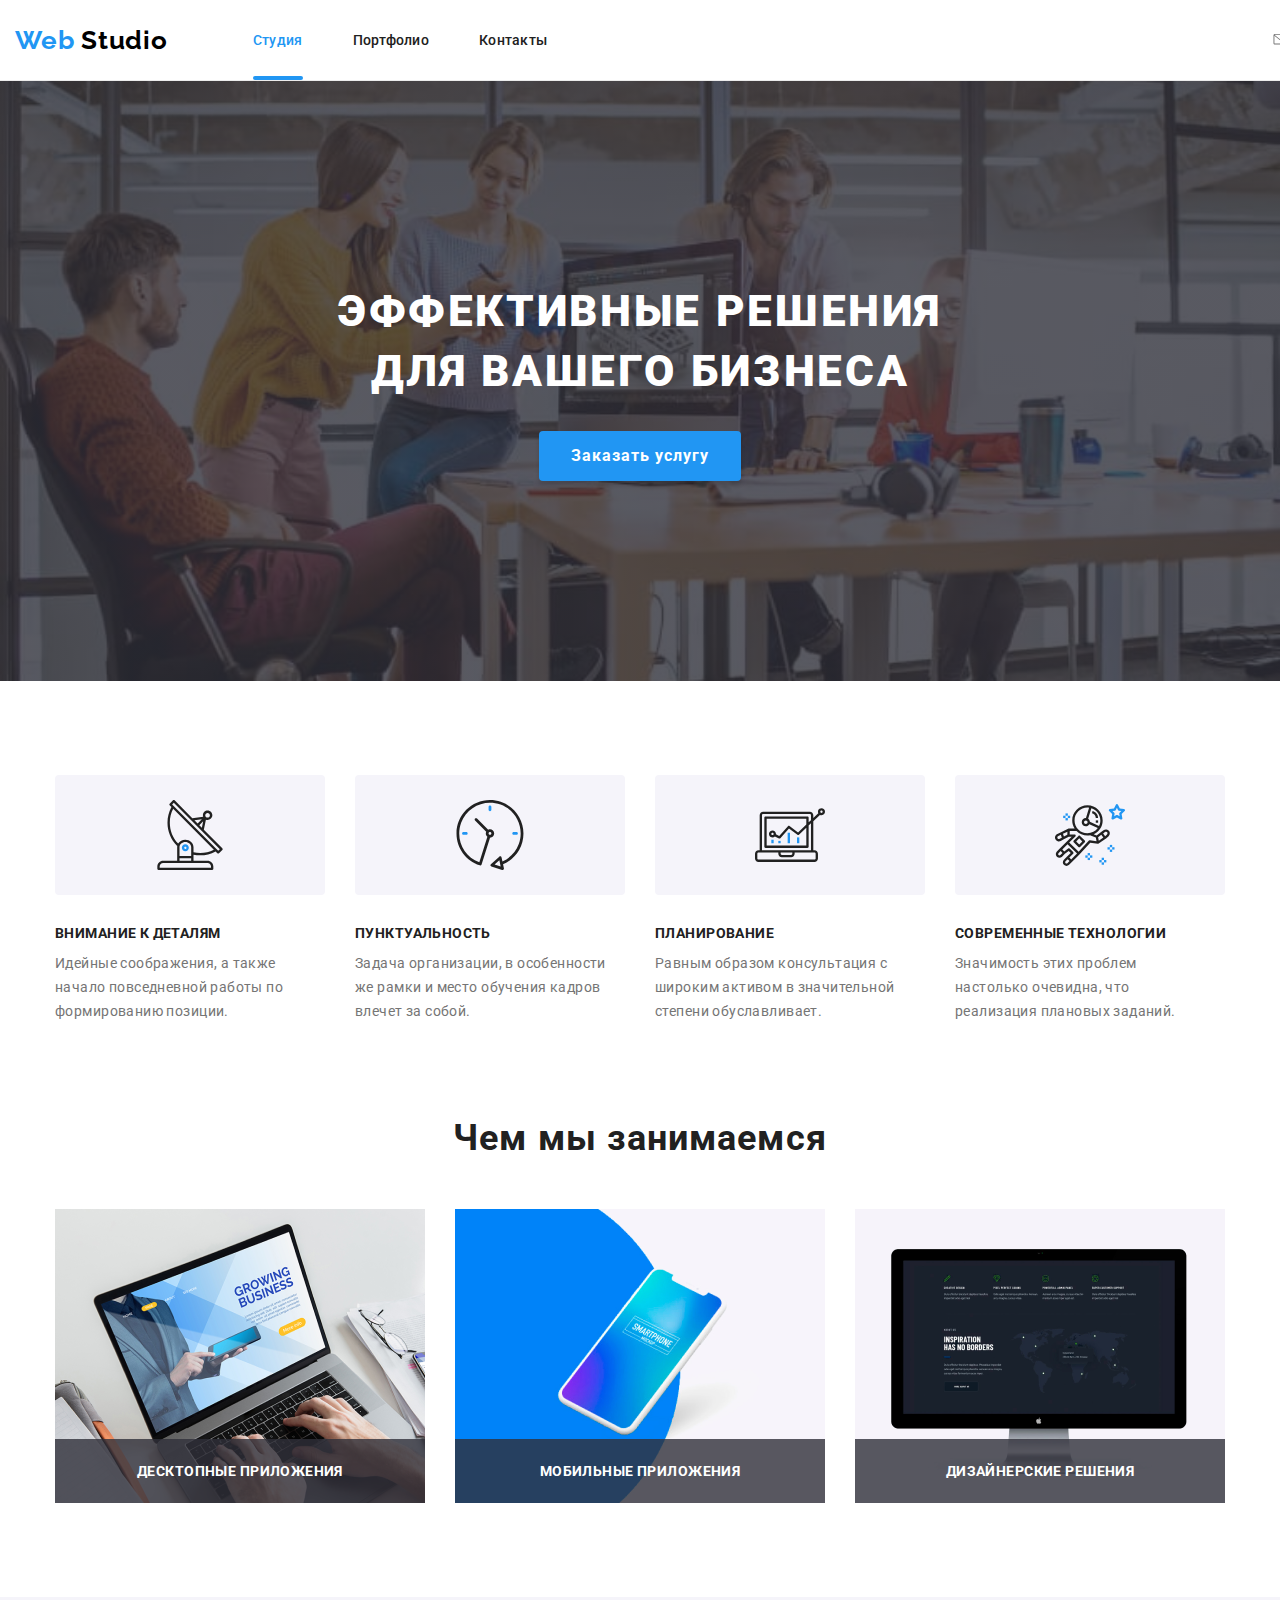
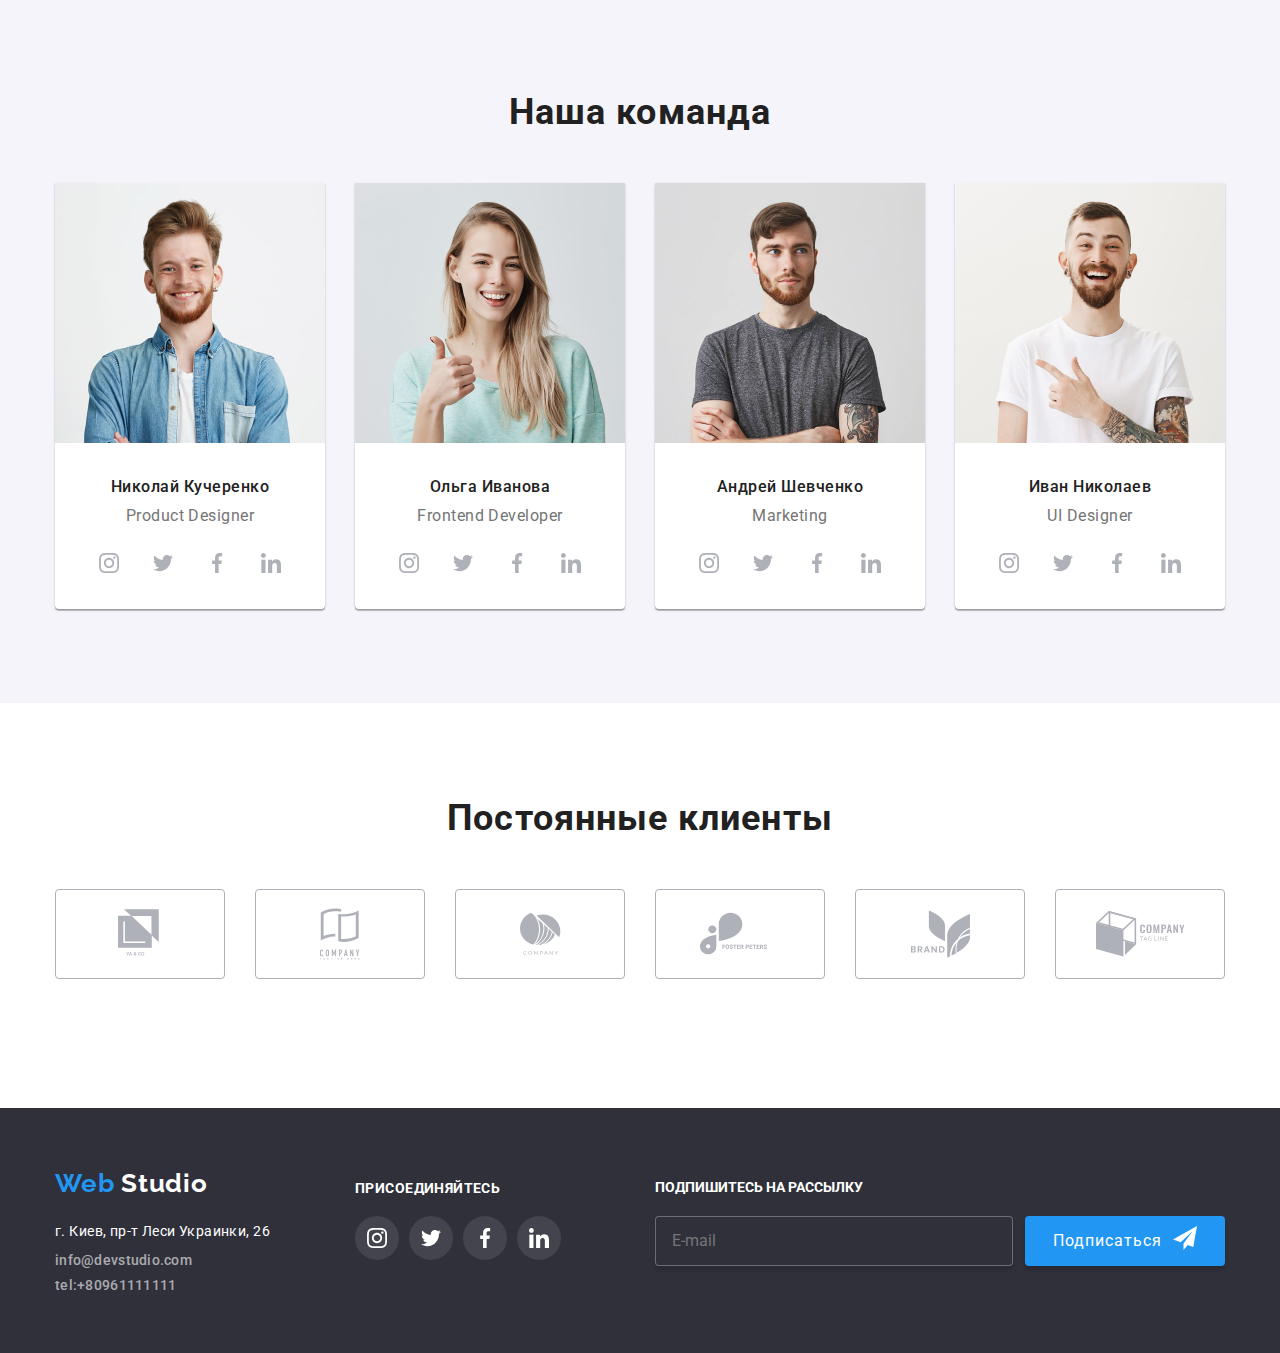
==== commit 7cfb8391: "исправления" ====
--- a/index.html
+++ b/index.html
@@ -53,7 +53,7 @@
                 <button data-modal-open type="button" class="service_button">Заказать услугу</button>
                 
                 </div>
-            </div>
+            
         </section>
             <section class="features">
                 <div class="container">
@@ -412,13 +412,13 @@
 
      <div class="backdrop is-hidden" data-modal>
         <div class="modal">
-            
-                <form class="form" autocomplete="off">
-                    <button data-modal-close type="button" class="service_button_close">
-                        <svg class="icon-close">
-                            <use href="./images/sprite.svg#icon-close"></use>
-                        </svg>
-                    </button>
+            <button data-modal-close type="button" class="service_button_close">
+                <svg class="icon-close">
+                    <use href="./images/sprite.svg#icon-close"></use>
+                </svg>
+            </button>
+                <form class="form">
+                   
 
                     <b class="title-form">Оставьте свои данные, мы вам перезвоним</b>
 
@@ -462,11 +462,12 @@
                     <div class="modal-submit">
                         <button type="submit" class="button-modal-submit">Отправить</button>
                     </div>
+                </form>
         </div>  
                    
                        
 
-                </form>
+                
 
             
         </div>
--- a/css/style1.css
+++ b/css/style1.css
@@ -24,6 +24,9 @@
  .top-line {
     display: flex;
     align-items: center;
+    width: 1600px;
+    
+    border-bottom: 1px solid #ECECEC;
    }
 
 
@@ -151,7 +154,7 @@
 
 /*   Style main                               */
 .service {
-    width: 1600px;
+    max-width: 1600px;
     text-align: center;
     height: 600px;
     margin-left: auto;
@@ -414,9 +417,9 @@
 .checkbox-label::before {
     content: "";
     display: flex;
+
     position: absolute;
-    top: 3;
-    left: 12;
+    
     width: 16px;
     height: 15px;
     
